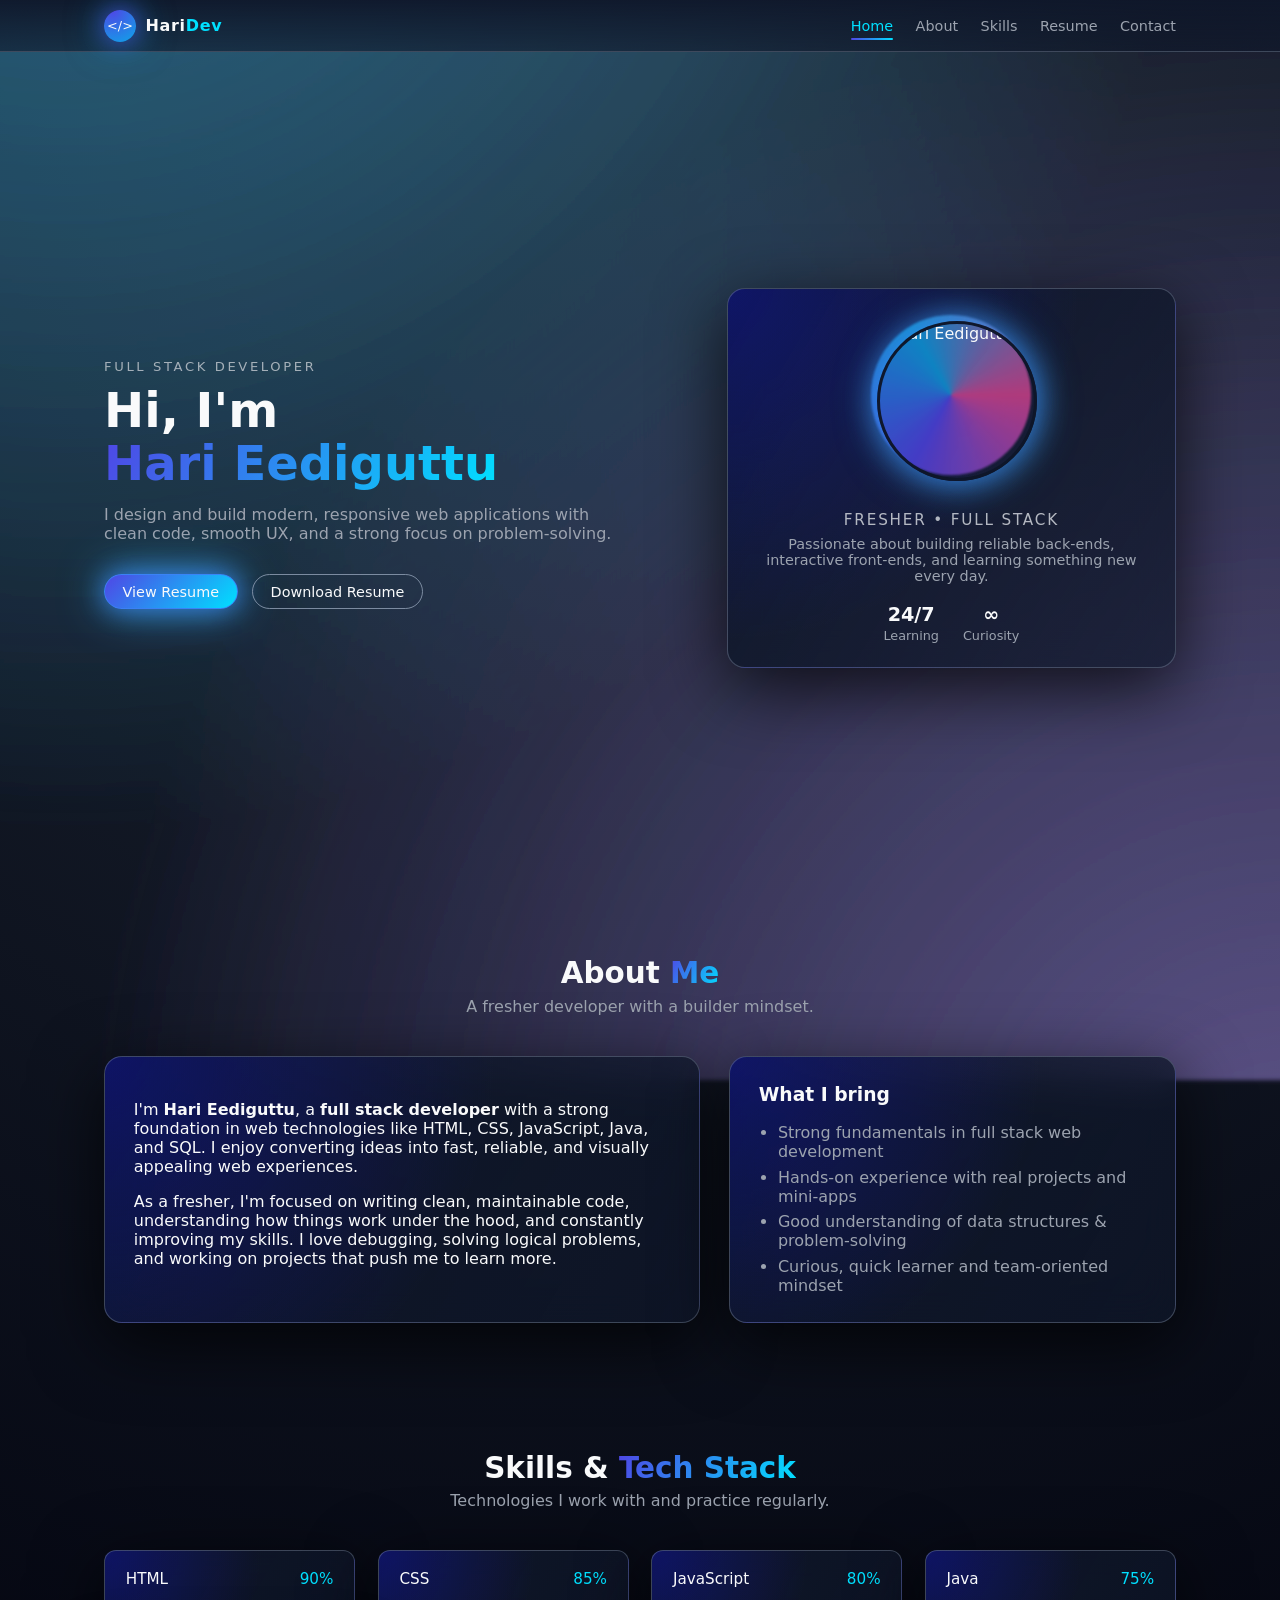
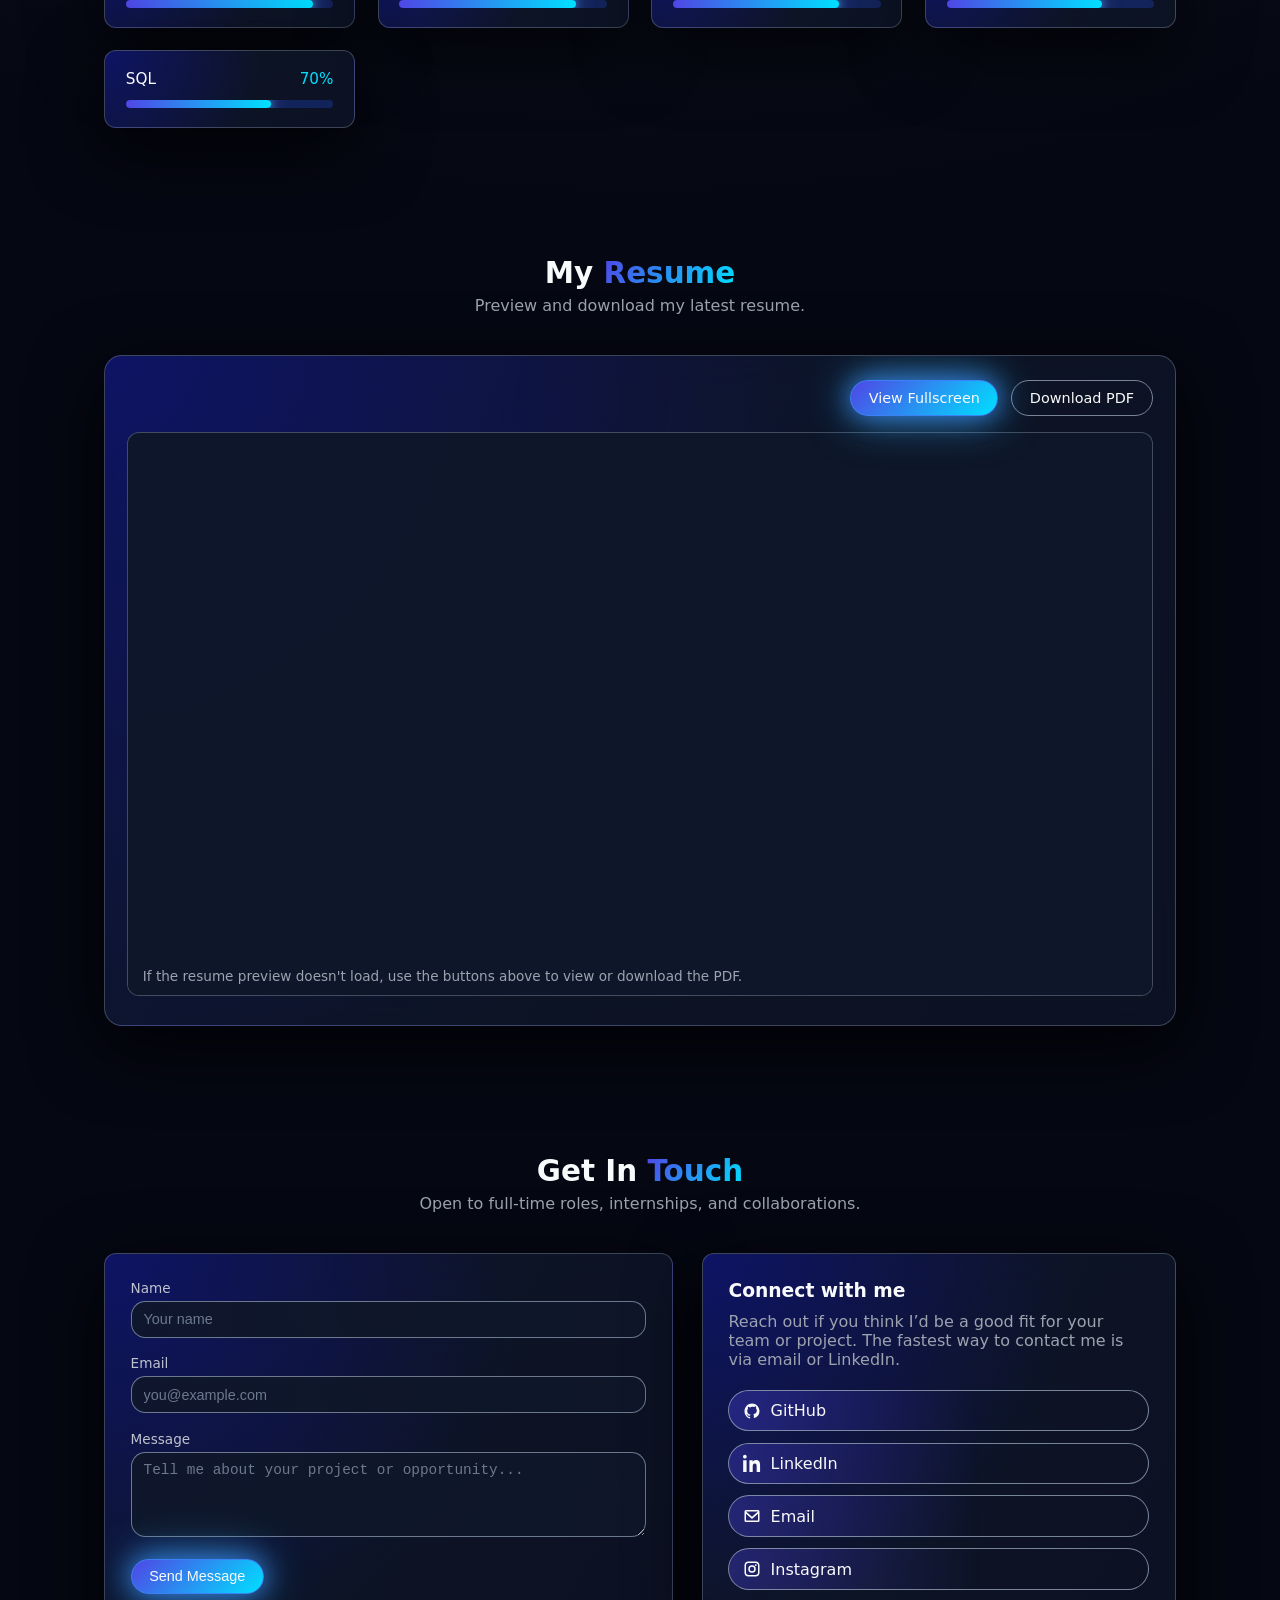
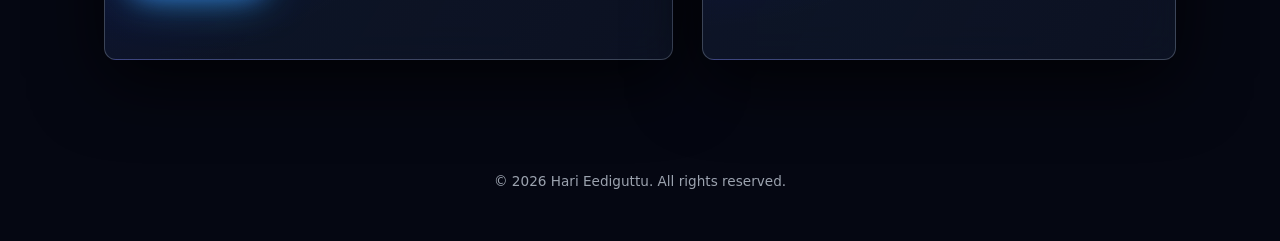
==== index.html @ f8e527fc "First Commit" ====
<!DOCTYPE html>
<html lang="en">
<head>
  <meta charset="UTF-8" />
  <meta
    name="viewport"
    content="width=device-width, initial-scale=1.0"
  />
  <title>Hari Eediguttu | Portfolio</title>
  <link rel="stylesheet" href="style.css" />
</head>
<body>
  <!-- Floating background effects -->
  <div class="bg-orbit"></div>
  <div class="bg-orbit orbit-2"></div>
  <div class="bg-orbit orbit-3"></div>

  <header class="nav">
    <div class="nav-inner">
      <div class="brand">
        <span class="brand-logo">&lt;/&gt;</span>
        <span class="brand-name">Hari<span>Dev</span></span>
      </div>
      <nav class="nav-links" id="navLinks">
        <a href="#hero" class="nav-link active">Home</a>
        <a href="#about" class="nav-link">About</a>
        <a href="#skills" class="nav-link">Skills</a>
        <a href="#resume" class="nav-link">Resume</a>
        <a href="#contact" class="nav-link">Contact</a>
      </nav>
      <button class="nav-toggle" id="navToggle" aria-label="Toggle navigation">
        <span></span><span></span><span></span>
      </button>
    </div>
  </header>

  <main>
    <!-- Hero Section -->
    <section id="hero" class="section hero-section reveal">
      <div class="hero-content">
        <p class="hero-eyebrow">Full Stack Developer</p>
        <h1 class="hero-title">
          Hi, I'm <span>Hari&nbsp;Eediguttu</span>
        </h1>
        <p class="hero-tagline">
          I design and build modern, responsive web applications with clean code,
          smooth UX, and a strong focus on problem‑solving.
        </p>
        <div class="hero-buttons">
          <a
            href="resume.pdf"
            target="_blank"
            rel="noopener"
            class="btn btn-primary"
          >
            View Resume
          </a>
          <a href="resume.pdf" download class="btn btn-outline">
            Download Resume
          </a>
        </div>
      </div>

      <div class="hero-visual glass">
        <div class="hero-photo-wrapper">
          <div class="hero-photo-ring"></div>
          <img
            src="C:\Users\HARI E\OneDrive\Documents\Portfolio\Pic.jpg"
            alt="Hari Eediguttu"
            class="hero-photo"
          />
        </div>
        <div class="hero-meta">
          <p class="hero-meta-title">Fresher • Full Stack</p>
          <p class="hero-meta-text">
            Passionate about building reliable back‑ends, interactive front‑ends,
            and learning something new every day.
          </p>
          <div class="hero-stats">
            
            <div class="stat">
              <span class="stat-value">24/7</span>
              <span class="stat-label">Learning</span>
            </div>
            <div class="stat">
              <span class="stat-value">∞</span>
              <span class="stat-label">Curiosity</span>
            </div>
          </div>
        </div>
      </div>
    </section>

    <!-- About Me Section -->
    <section id="about" class="section reveal">
      <div class="section-header">
        <h2>About <span>Me</span></h2>
        <p>A fresher developer with a builder mindset.</p>
      </div>
      <div class="about-grid">
        <div class="card glass">
          <p>
            I'm <strong>Hari Eediguttu</strong>, a
            <strong>full stack developer</strong> with a strong foundation in
            web technologies like HTML, CSS, JavaScript, Java, and SQL. I enjoy
            converting ideas into fast, reliable, and visually appealing web
            experiences.
          </p>
          <p>
            As a fresher, I'm focused on writing clean, maintainable code,
            understanding how things work under the hood, and constantly
            improving my skills. I love debugging, solving logical problems, and
            working on projects that push me to learn more.
          </p>
        </div>
        <div class="card glass about-highlights">
          <h3>What I bring</h3>
          <ul>
            <li>Strong fundamentals in full stack web development</li>
            <li>Hands‑on experience with real projects and mini‑apps</li>
            <li>Good understanding of data structures & problem‑solving</li>
            <li>Curious, quick learner and team‑oriented mindset</li>
          </ul>
        </div>
      </div>
    </section>

    <!-- Skills Section -->
    <section id="skills" class="section reveal">
      <div class="section-header">
        <h2>Skills &amp; <span>Tech Stack</span></h2>
        <p>Technologies I work with and practice regularly.</p>
      </div>
      <div class="skills-grid">
        <div class="skill glass">
          <div class="skill-header">
            <span>HTML</span>
            <span class="skill-percent">90%</span>
          </div>
          <div class="skill-bar">
            <div class="skill-bar-fill" data-percent="90"></div>
          </div>
        </div>

        <div class="skill glass">
          <div class="skill-header">
            <span>CSS</span>
            <span class="skill-percent">85%</span>
          </div>
          <div class="skill-bar">
            <div class="skill-bar-fill" data-percent="85"></div>
          </div>
        </div>

        <div class="skill glass">
          <div class="skill-header">
            <span>JavaScript</span>
            <span class="skill-percent">80%</span>
          </div>
          <div class="skill-bar">
            <div class="skill-bar-fill" data-percent="80"></div>
          </div>
        </div>

        <div class="skill glass">
          <div class="skill-header">
            <span>Java</span>
            <span class="skill-percent">75%</span>
          </div>
          <div class="skill-bar">
            <div class="skill-bar-fill" data-percent="75"></div>
          </div>
        </div>

        <div class="skill glass">
          <div class="skill-header">
            <span>SQL</span>
            <span class="skill-percent">70%</span>
          </div>
          <div class="skill-bar">
            <div class="skill-bar-fill" data-percent="70"></div>
          </div>
        </div>
      </div>
    </section>

    <!-- Resume Section -->
    <section id="resume" class="section reveal">
      <div class="section-header">
        <h2>My <span>Resume</span></h2>
        <p>Preview and download my latest resume.</p>
      </div>
      <div class="resume-wrapper glass">
        <div class="resume-actions">
          <a
            href="resume.pdf"
            target="_blank"
            rel="noopener"
            class="btn btn-primary"
          >
            View Fullscreen
          </a>
          <a href="resume.pdf" download class="btn btn-outline">
            Download PDF
          </a>
        </div>
        <div class="resume-frame">
          <iframe
            src="resume.pdf"
            title="Resume Preview"
          ></iframe>
          <p class="resume-fallback">
            If the resume preview doesn't load, use the buttons above to view
            or download the PDF.
          </p>
        </div>
      </div>
    </section>

    <!-- Contact Section -->
    <section id="contact" class="section reveal">
      <div class="section-header">
        <h2>Get In <span>Touch</span></h2>
        <p>Open to full‑time roles, internships, and collaborations.</p>
      </div>
      <div class="contact-grid">
        <form class="contact-form glass" id="contactForm">
          <div class="field">
            <label for="name">Name</label>
            <input
              type="text"
              id="name"
              name="name"
              placeholder="Your name"
              required
            />
          </div>
          <div class="field">
            <label for="email">Email</label>
            <input
              type="email"
              id="email"
              name="email"
              placeholder="you@example.com"
              required
            />
          </div>
          <div class="field">
            <label for="message">Message</label>
            <textarea
              id="message"
              name="message"
              rows="4"
              placeholder="Tell me about your project or opportunity..."
              required
            ></textarea>
          </div>
          <button type="submit" class="btn btn-primary">
            Send Message
          </button>
          <p class="form-status" id="formStatus"></p>
        </form>

        <div class="contact-info glass">
          <h3>Connect with me</h3>
          <p>
            Reach out if you think I’d be a good fit for your team or project.
            The fastest way to contact me is via email or LinkedIn.
          </p>

          <div class="social-links">
            <a
              href="https://github.com/hari-27-web"
              target="_blank"
              rel="noopener"
              class="social-link"
              aria-label="GitHub"
            >
              <span class="icon">
                <svg viewBox="0 0 24 24" aria-hidden="true">
                  <path
                    d="M12 2C6.48 2 2 6.58 2 12.26c0 4.5 2.87 8.32 6.84 9.67.5.09.68-.22.68-.48
                    0-.24-.01-.87-.01-1.71-2.78.62-3.37-1.37-3.37-1.37-.45-1.18-1.11-1.49-1.11-1.49-.91-.64.07-.63.07-.63
                    1 .07 1.53 1.05 1.53 1.05.9 1.56 2.36 1.11 2.94.85.09-.67.35-1.11.63-1.37-2.22-.26-4.55-1.14-4.55-5.09
                    0-1.12.39-2.03 1.03-2.75-.1-.26-.45-1.3.1-2.7 0 0 .84-.27 2.75 1.05A9.2 9.2 0 0 1 12 6.3c.85 0 1.7.12 2.5.35
                    1.9-1.32 2.74-1.05 2.74-1.05.55 1.4.2 2.44.1 2.7.64.72 1.03 1.63 1.03 2.75 0 3.96-2.34 4.83-4.57 5.08.36.32.68.95.68 1.92
                    0 1.39-.01 2.51-.01 2.85 0 .27.18.58.69.48A10.03 10.03 0 0 0 22 12.26C22 6.58 17.52 2 12 2Z"
                  />
                </svg>
              </span>
              <span>GitHub</span>
            </a>

            <a
              href="https://www.linkedin.com/in/hari-eediguttu-437869292/"
              target="_blank"
              rel="noopener"
              class="social-link"
              aria-label="LinkedIn"
            >
              <span class="icon">
                <svg viewBox="0 0 24 24" aria-hidden="true">
                  <path
                    d="M4.98 3.5C4.98 4.88 3.9 6 2.5 6S0 4.88 0 3.5 1.12 1 2.5 1 4.98 2.12 4.98 3.5zM.22 8.25h4.56V24H.22zM8.54 8.25h4.37v2.13h.06c.61-1.16 2.1-2.38 4.32-2.38
                    4.62 0 5.47 3.04 5.47 6.99V24h-4.56v-7.3c0-1.74-.03-3.98-2.43-3.98-2.43 0-2.8 1.9-2.8 3.86V24H8.54z"
                  />
                </svg>
              </span>
              <span>LinkedIn</span>
            </a>

            <a
              href="mailto:harieediguttu@gmail.com"
              class="social-link"
              aria-label="Email"
            >
              <span class="icon">
                <svg viewBox="0 0 24 24" aria-hidden="true">
                  <path
                    d="M4 4h16a2 2 0 0 1 2 2v12a2 2 0 0 1-2 2H4a2 2 0 0 1-2-2V6a2 2 0 0 1 2-2zm0 2v.01L12 13l8-6.99V6H4zm0 12h16V9l-8 7-8-7v9z"
                  />
                </svg>
              </span>
              <span>Email</span>
            </a>

            <a
              href="https://www.instagram.com/hari_v_____27?utm_source=qr&amp;igsh=MXJlZ2JqaGljeW1pcQ=="
              target="_blank"
              rel="noopener"
              class="social-link"
              aria-label="Instagram"
            >
              <span class="icon">
                <svg viewBox="0 0 24 24" aria-hidden="true">
                  <path
                    d="M7 2C4.24 2 2 4.24 2 7v10c0 2.76 2.24 5 5 5h10c2.76 0 5-2.24 5-5V7c0-2.76-2.24-5-5-5H7zm0 2h10c1.66 0 3 1.34 3 3v10c0 1.66-1.34 3-3 3H7c-1.66 0-3-1.34-3-3V7c0-1.66 1.34-3 3-3zm10 1.5a1.25 1.25 0 1 0 0 2.5 1.25 1.25 0 0 0 0-2.5zM12 7a5 5 0 1 0 0 10 5 5 0 0 0 0-10zm0 2a3 3 0 1 1 0 6 3 3 0 0 1 0-6z"
                  />
                </svg>
              </span>
              <span>Instagram</span>
            </a>
          </div>
        </div>
      </div>
    </section>
  </main>

  <!-- Footer -->
  <footer class="footer reveal">
    <p>&copy; <span id="year"></span> Hari Eediguttu. All rights reserved.</p>
  </footer>

  <script src="script.js"></script>
</body>
</html>
---- style.css ----
:root {
  --bg: #050712;
  --accent: #4f46e5;
  --accent-soft: rgba(79, 70, 229, 0.35);
  --accent-2: #00e0ff;
  --text: #f9fafb;
  --muted: #9ca3af;
  --card-bg: rgba(15, 23, 42, 0.8);
  --border-glass: rgba(148, 163, 184, 0.35);
  --radius-lg: 18px;
  --radius-md: 12px;
  --shadow-soft: 0 20px 70px rgba(0, 0, 0, 0.75);
  --transition-fast: 0.25s ease;
  --transition-med: 0.45s ease;
}

*,
*::before,
*::after {
  box-sizing: border-box;
}

html {
  scroll-behavior: smooth;
}

body {
  margin: 0;
  font-family: system-ui, -apple-system, BlinkMacSystemFont, "Segoe UI",
    sans-serif;
  background: radial-gradient(circle at top, #1f2937 0, var(--bg) 52%);
  color: var(--text);
  min-height: 100vh;
  position: relative;
}

/* Background orbits */
.bg-orbit {
  position: fixed;
  inset: -180px;
  background:
    radial-gradient(circle at 15% -10%, rgba(56, 189, 248, 0.32), transparent 58%),
    radial-gradient(circle at 90% 110%, rgba(167, 139, 250, 0.35), transparent 60%);
  pointer-events: none;
  opacity: 0.8;
  filter: blur(2px);
  z-index: -3;
}

.bg-orbit.orbit-2 {
  opacity: 0.5;
  mix-blend-mode: screen;
}

.bg-orbit.orbit-3 {
  opacity: 0.4;
  mix-blend-mode: screen;
}

/* Navigation */
.nav {
  position: sticky;
  top: 0;
  z-index: 40;
  backdrop-filter: blur(18px);
  background: linear-gradient(
    to bottom,
    rgba(15, 23, 42, 0.95),
    rgba(15, 23, 42, 0.6)
  );
  border-bottom: 1px solid rgba(148, 163, 184, 0.35);
}

.nav-inner {
  max-width: 1120px;
  margin: 0 auto;
  padding: 0.6rem 1.5rem;
  display: flex;
  align-items: center;
  justify-content: space-between;
}

.brand {
  display: flex;
  align-items: center;
  gap: 0.6rem;
}

.brand-logo {
  width: 32px;
  height: 32px;
  border-radius: 999px;
  display: inline-flex;
  align-items: center;
  justify-content: center;
  font-size: 0.8rem;
  background: radial-gradient(circle at 25% 0, #4f46e5, #0ea5e9);
  box-shadow:
    0 0 25px rgba(79, 70, 229, 0.8),
    0 0 38px rgba(6, 182, 212, 0.6);
}

.brand-name {
  font-weight: 600;
  letter-spacing: 0.04em;
}

.brand-name span {
  color: var(--accent-2);
}

.nav-links {
  display: flex;
  align-items: center;
  gap: 1.4rem;
}

.nav-link {
  position: relative;
  font-size: 0.9rem;
  color: var(--muted);
  text-decoration: none;
  padding: 0.25rem 0;
  transition: color var(--transition-fast);
}

.nav-link::after {
  content: "";
  position: absolute;
  left: 0;
  bottom: -0.12rem;
  width: 0;
  height: 2px;
  border-radius: 999px;
  background: linear-gradient(90deg, var(--accent), var(--accent-2));
  transition: width var(--transition-med);
}

.nav-link:hover {
  color: var(--text);
}

.nav-link.active {
  color: var(--accent-2);
}

.nav-link.active::after {
  width: 100%;
}

/* Mobile nav toggle */
.nav-toggle {
  display: none;
  width: 38px;
  height: 30px;
  border-radius: 999px;
  border: 1px solid rgba(148, 163, 184, 0.7);
  background: rgba(15, 23, 42, 0.9);
  padding: 0 8px;
  cursor: pointer;
  flex-direction: column;
  justify-content: center;
  gap: 4px;
}

.nav-toggle span {
  width: 100%;
  height: 2px;
  border-radius: 999px;
  background: linear-gradient(90deg, var(--accent), var(--accent-2));
  transition: transform 0.25s ease, opacity 0.25s ease;
}

.nav-toggle.open span:nth-child(1) {
  transform: translateY(3px) rotate(45deg);
}

.nav-toggle.open span:nth-child(2) {
  opacity: 0;
}

.nav-toggle.open span:nth-child(3) {
  transform: translateY(-3px) rotate(-45deg);
}

/* Sections */
.section {
  max-width: 1120px;
  margin: 0 auto;
  padding: 4rem 1.5rem;
}

.section-header {
  text-align: center;
  margin-bottom: 2.5rem;
}

.section-header h2 {
  font-size: clamp(1.8rem, 2.3vw, 2.3rem);
  margin: 0 0 0.4rem;
}

.section-header h2 span {
  background: linear-gradient(120deg, var(--accent), var(--accent-2));
  -webkit-background-clip: text;
  color: transparent;
}

.section-header p {
  margin: 0;
  color: var(--muted);
}

/* Hero section */
.hero-section {
  display: grid;
  grid-template-columns: minmax(0, 1.4fr) minmax(0, 1.1fr);
  gap: 3.2rem;
  padding-top: 5rem;
  padding-bottom: 4.3rem;
  align-items: center;
  min-height: calc(100vh - 60px);
}

.hero-eyebrow {
  font-size: 0.82rem;
  letter-spacing: 0.2em;
  text-transform: uppercase;
  color: rgba(209, 213, 219, 0.75);
  margin-bottom: 0.6rem;
}

.hero-title {
  font-size: clamp(2.2rem, 4vw, 3rem);
  line-height: 1.1;
  margin: 0 0 0.8rem;
}

.hero-title span {
  background: linear-gradient(120deg, var(--accent), var(--accent-2));
  -webkit-background-clip: text;
  color: transparent;
}

.hero-tagline {
  max-width: 32rem;
  color: var(--muted);
  margin-bottom: 1.9rem;
}

.hero-buttons {
  display: flex;
  flex-wrap: wrap;
  gap: 0.9rem;
}

/* Hero visual */
.hero-visual {
  padding: 1.6rem 1.7rem 1.5rem;
  display: grid;
  grid-template-rows: auto auto;
  gap: 1.2rem;
}

.hero-photo-wrapper {
  position: relative;
  width: 160px;
  height: 160px;
  margin-inline: auto;
}

.hero-photo-ring {
  position: absolute;
  inset: 0;
  border-radius: 999px;
  background:
    conic-gradient(
      from 210deg,
      rgba(79, 70, 229, 0.9),
      rgba(14, 165, 233, 0.85),
      rgba(236, 72, 153, 0.8),
      rgba(79, 70, 229, 0.9)
    );
  filter: blur(1px);
  animation: spin 9s linear infinite;
  opacity: 0.9;
}

.hero-photo {
  position: absolute;
  inset: 6px;
  width: 100%;
  height: 100%;
  border-radius: 999px;
  object-fit: cover;
  object-position: 50% 20%;
  border: 3px solid rgba(15, 23, 42, 0.98);
  box-shadow:
    0 0 30px rgba(59, 130, 246, 0.7),
    0 0 40px rgba(56, 189, 248, 0.6);
}

.hero-meta {
  text-align: center;
  padding-top: 1.1rem;
}

.hero-meta-title {
  margin: 0 0 0.4rem;
  font-size: 0.95rem;
  letter-spacing: 0.12em;
  text-transform: uppercase;
  color: rgba(209, 213, 219, 0.85);
}

.hero-meta-text {
  margin: 0 0 1.2rem;
  font-size: 0.9rem;
  color: var(--muted);
}

.hero-stats {
  display: flex;
  justify-content: center;
  gap: 1.5rem;
}

.stat {
  display: flex;
  flex-direction: column;
  gap: 0.1rem;
}

.stat-value {
  font-size: 1.2rem;
  font-weight: 600;
}

.stat-label {
  font-size: 0.8rem;
  color: var(--muted);
}

/* Glassmorphism base */
.glass {
  background: linear-gradient(
      120deg,
      rgba(15, 23, 42, 0.95),
      rgba(15, 23, 42, 0.7)
    ),
    radial-gradient(circle at top left, rgba(79, 70, 229, 0.35), transparent 60%);
  background-blend-mode: overlay;
  border-radius: var(--radius-lg);
  border: 1px solid var(--border-glass);
  box-shadow: var(--shadow-soft);
  backdrop-filter: blur(18px);
  position: relative;
  overflow: hidden;
}

.glass::before {
  content: "";
  position: absolute;
  inset: -40%;
  background: conic-gradient(
    from 220deg,
    rgba(79, 70, 229, 0.3),
    rgba(14, 165, 233, 0.2),
    transparent 40%
  );
  opacity: 0;
  transform: translate3d(0, 30px, 0) rotate(3deg);
  pointer-events: none;
  transition: opacity var(--transition-med), transform var(--transition-med);
}

.glass:hover::before {
  opacity: 1;
  transform: translate3d(0, 0, 0) rotate(0deg);
}

/* Cards and grids */
.card {
  padding: 1.7rem 1.8rem;
}

.about-grid {
  display: grid;
  grid-template-columns: minmax(0, 2fr) minmax(0, 1.5fr);
  gap: 1.8rem;
}

.about-highlights h3 {
  margin-top: 0;
}

.about-highlights ul {
  margin: 0;
  padding-left: 1.2rem;
  color: var(--muted);
}

.about-highlights li + li {
  margin-top: 0.4rem;
}

/* Skills */
.skills-grid {
  display: grid;
  grid-template-columns: repeat(auto-fit, minmax(220px, 1fr));
  gap: 1.4rem;
}

.skill {
  padding: 1.2rem 1.3rem;
  border-radius: var(--radius-md);
  transition:
    transform var(--transition-fast),
    box-shadow var(--transition-fast),
    border-color var(--transition-fast);
  cursor: default;
}

.skill:hover {
  transform: translateY(-4px);
  box-shadow:
    0 0 25px rgba(56, 189, 248, 0.4),
    0 0 35px rgba(129, 140, 248, 0.35);
  border-color: rgba(56, 189, 248, 0.9);
}

.skill-header {
  display: flex;
  align-items: center;
  justify-content: space-between;
  margin-bottom: 0.7rem;
  font-size: 0.95rem;
}

.skill-percent {
  color: var(--accent-2);
}

/* Progress bars */
.skill-bar {
  position: relative;
  height: 8px;
  border-radius: 999px;
  background: rgba(30, 64, 175, 0.4);
  overflow: hidden;
}

.skill-bar-fill {
  position: absolute;
  inset: 0;
  width: 0;
  border-radius: 999px;
  background:
    linear-gradient(90deg, var(--accent), var(--accent-2)),
    radial-gradient(circle at top, rgba(255, 255, 255, 0.3), transparent 60%);
  box-shadow:
    0 0 10px rgba(56, 189, 248, 0.9),
    0 0 20px rgba(129, 140, 248, 0.9);
  transition: width 1.1s cubic-bezier(0.2, 0.9, 0.3, 1.1);
}

/* Projects */
.projects-grid {
  display: grid;
  grid-template-columns: repeat(auto-fit, minmax(260px, 1fr));
  gap: 1.6rem;
}

.project-card {
  padding: 1.5rem 1.6rem 1.4rem;
  border-radius: var(--radius-md);
  transform: translateY(0) translateZ(0);
  transition:
    transform var(--transition-med),
    box-shadow var(--transition-med),
    border-color var(--transition-med);
}

.project-card h3 {
  margin-top: 0;
  margin-bottom: 0.6rem;
}

.project-card p {
  margin: 0;
  color: var(--muted);
}

.project-card .project-tech {
  margin-top: 0.9rem;
  margin-bottom: 1rem;
  font-size: 0.85rem;
  color: rgba(191, 219, 254, 0.9);
}

.project-card:hover {
  transform: translateY(-8px);
  box-shadow:
    0 0 30px rgba(59, 130, 246, 0.45),
    0 0 50px rgba(236, 72, 153, 0.25);
  border-color: rgba(59, 130, 246, 0.9);
}

/* Resume */
.resume-wrapper {
  padding: 1.5rem 1.4rem 1.8rem;
}

.resume-actions {
  display: flex;
  justify-content: flex-end;
  gap: 0.8rem;
  margin-bottom: 1rem;
  flex-wrap: wrap;
}

.resume-frame {
  border-radius: var(--radius-md);
  overflow: hidden;
  border: 1px solid rgba(148, 163, 184, 0.38);
  background-color: rgba(15, 23, 42, 0.96);
}

.resume-frame iframe {
  width: 100%;
  height: 520px;
  border: none;
}

.resume-fallback {
  margin: 0;
  padding: 0.7rem 0.9rem;
  font-size: 0.85rem;
  color: var(--muted);
  background: rgba(15, 23, 42, 0.98);
}

/* Contact */
.contact-grid {
  display: grid;
  grid-template-columns: minmax(0, 1.2fr) minmax(0, 1fr);
  gap: 1.8rem;
}

.contact-form {
  padding: 1.6rem 1.6rem 1.5rem;
  border-radius: var(--radius-md);
}

.field {
  margin-bottom: 1.1rem;
}

.field label {
  display: block;
  font-size: 0.85rem;
  margin-bottom: 0.3rem;
  color: rgba(209, 213, 219, 0.9);
}

.field input,
.field textarea {
  width: 100%;
  border-radius: 0.9rem;
  border: 1px solid rgba(148, 163, 184, 0.7);
  padding: 0.6rem 0.75rem;
  font-size: 0.9rem;
  color: var(--text);
  background: radial-gradient(
    circle at top,
    rgba(15, 23, 42, 0.97),
    rgba(15, 23, 42, 0.9)
  );
  outline: none;
  transition:
    border-color var(--transition-fast),
    box-shadow var(--transition-fast),
    background var(--transition-fast);
  resize: vertical;
}

.field input::placeholder,
.field textarea::placeholder {
  color: rgba(148, 163, 184, 0.7);
}

.field input:focus,
.field textarea:focus {
  border-color: var(--accent-2);
  box-shadow:
    0 0 0 1px rgba(56, 189, 248, 0.85),
    0 0 28px rgba(56, 189, 248, 0.6);
  background: radial-gradient(
    circle at top,
    rgba(30, 64, 175, 0.8),
    rgba(15, 23, 42, 0.98)
  );
}

.form-status {
  min-height: 1.1rem;
  margin-top: 0.6rem;
  font-size: 0.85rem;
  color: var(--muted);
}

/* Contact info */
.contact-info {
  padding: 1.6rem 1.6rem 1.5rem;
  border-radius: var(--radius-md);
}

.contact-info h3 {
  margin-top: 0;
  margin-bottom: 0.7rem;
}

.contact-info p {
  margin-top: 0;
  margin-bottom: 1.3rem;
  color: var(--muted);
}

.social-links {
  display: flex;
  flex-direction: column;
  gap: 0.7rem;
}

.social-link {
  display: inline-flex;
  align-items: center;
  gap: 0.5rem;
  text-decoration: none;
  color: var(--text);
  padding: 0.55rem 0.7rem;
  border-radius: 999px;
  border: 1px solid rgba(148, 163, 184, 0.8);
  background: radial-gradient(
    circle at left,
    rgba(79, 70, 229, 0.35),
    transparent 60%
  );
  position: relative;
  overflow: hidden;
  transition:
    border-color var(--transition-fast),
    box-shadow var(--transition-fast),
    transform var(--transition-fast),
    color var(--transition-fast);
}

.social-link .icon {
  display: inline-flex;
  align-items: center;
  justify-content: center;
  width: 22px;
  height: 22px;
}

.social-link svg {
  width: 18px;
  height: 18px;
  fill: currentColor;
}

.social-link::after {
  content: "";
  position: absolute;
  inset: -80%;
  background: radial-gradient(
    circle,
    rgba(59, 130, 246, 0.55),
    transparent 55%
  );
  opacity: 0;
  transform: translate3d(-40%, 0, 0);
  transition: opacity 0.35s ease, transform 0.35s ease;
}

.social-link:hover {
  color: var(--accent-2);
  border-color: rgba(59, 130, 246, 0.95);
  box-shadow:
    0 0 25px rgba(56, 189, 248, 0.8),
    0 0 40px rgba(129, 140, 248, 0.75);
  transform: translateY(-2px);
}

.social-link:hover::after {
  opacity: 1;
  transform: translate3d(0, 0, 0);
}

/* Buttons */
.btn {
  display: inline-flex;
  align-items: center;
  justify-content: center;
  gap: 0.4rem;
  font-size: 0.9rem;
  padding: 0.55rem 1.1rem;
  border-radius: 999px;
  border: 1px solid transparent;
  cursor: pointer;
  text-decoration: none;
  color: var(--text);
  position: relative;
  overflow: hidden;
  white-space: nowrap;
  transition:
    transform var(--transition-fast),
    box-shadow var(--transition-fast),
    border-color var(--transition-fast),
    background var(--transition-fast),
    color var(--transition-fast);
}

.btn::before {
  content: "";
  position: absolute;
  inset: 0;
  background: radial-gradient(
    circle at 0 0,
    rgba(255, 255, 255, 0.35),
    transparent 60%
  );
  opacity: 0;
  transition: opacity var(--transition-med);
}

.btn:hover::before {
  opacity: 1;
}

.btn-primary {
  background: linear-gradient(135deg, var(--accent), var(--accent-2));
  border-color: rgba(59, 130, 246, 0.95);
  box-shadow:
    0 0 25px rgba(59, 130, 246, 0.75),
    0 0 45px rgba(56, 189, 248, 0.75);
}

.btn-primary:hover {
  transform: translateY(-1px);
}

.btn-outline {
  background: transparent;
  border-color: rgba(148, 163, 184, 0.8);
}

.btn-outline:hover {
  border-color: rgba(56, 189, 248, 0.95);
  box-shadow:
    0 0 20px rgba(56, 189, 248, 0.55),
    0 0 30px rgba(129, 140, 248, 0.5);
}

.btn-sm {
  font-size: 0.85rem;
  padding: 0.45rem 0.9rem;
}

/* Footer */
.footer {
  text-align: center;
  padding: 2.2rem 1.5rem 2.4rem;
  color: var(--muted);
  font-size: 0.85rem;
}

/* Reveal fade-up animations */
.reveal {
  opacity: 0;
  transform: translateY(26px);
  transition:
    opacity 0.6s ease-out,
    transform 0.6s ease-out;
}

.reveal.in-view {
  opacity: 1;
  transform: translateY(0);
}

/* Animations */
@keyframes spin {
  to {
    transform: rotate(360deg);
  }
}

/* Responsive */
@media (max-width: 900px) {
  .hero-section {
    grid-template-columns: minmax(0, 1fr);
    gap: 2.4rem;
  }

  .hero-visual {
    order: -1;
  }

  .about-grid,
  .contact-grid {
    grid-template-columns: minmax(0, 1fr);
  }

  .resume-frame iframe {
    height: 420px;
  }
}

@media (max-width: 768px) {
  .nav-inner {
    padding-inline: 1rem;
  }

  .nav-toggle {
    display: inline-flex;
  }

  .nav-links {
    position: absolute;
    inset-inline: 0;
    top: 100%;
    background: linear-gradient(
      to bottom,
      rgba(15, 23, 42, 0.99),
      rgba(15, 23, 42, 0.96)
    );
    border-bottom: 1px solid rgba(148, 163, 184, 0.3);
    flex-direction: column;
    padding: 0.6rem 1.4rem 0.9rem;
    transform-origin: top;
    transform: scaleY(0.4);
    opacity: 0;
    pointer-events: none;
    transition:
      transform 0.2s ease-out,
      opacity 0.2s ease-out;
  }

  .nav-links.open {
    opacity: 1;
    pointer-events: auto;
    transform: scaleY(1);
  }

  .hero-section {
    padding-top: 4.3rem;
  }

  .hero-title {
    font-size: 2.1rem;
  }

  .section {
    padding-inline: 1.1rem;
  }
}

@media (max-width: 540px) {
  .hero-buttons {
    flex-direction: column;
    align-items: stretch;
  }

  .resume-frame iframe {
    height: 340px;
  }

  .projects-grid,
  .skills-grid {
    gap: 1.1rem;
  }
}
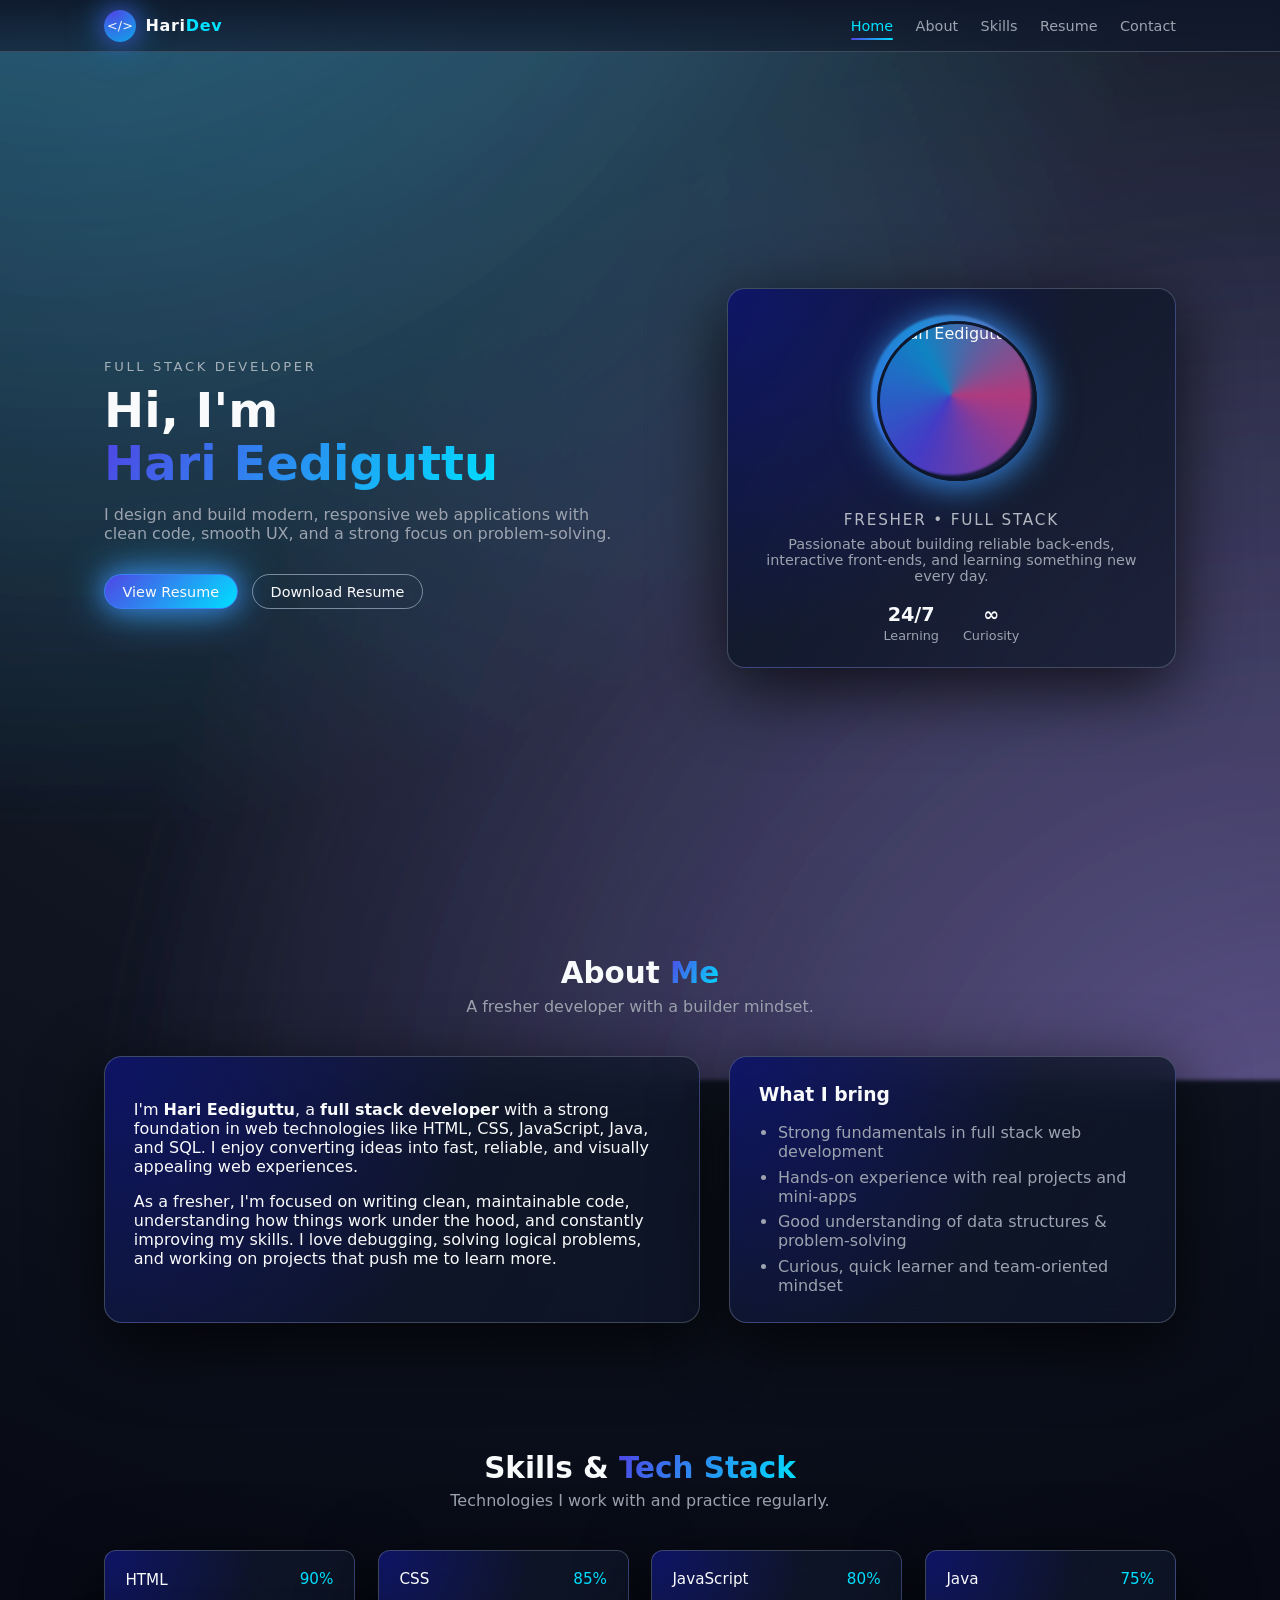
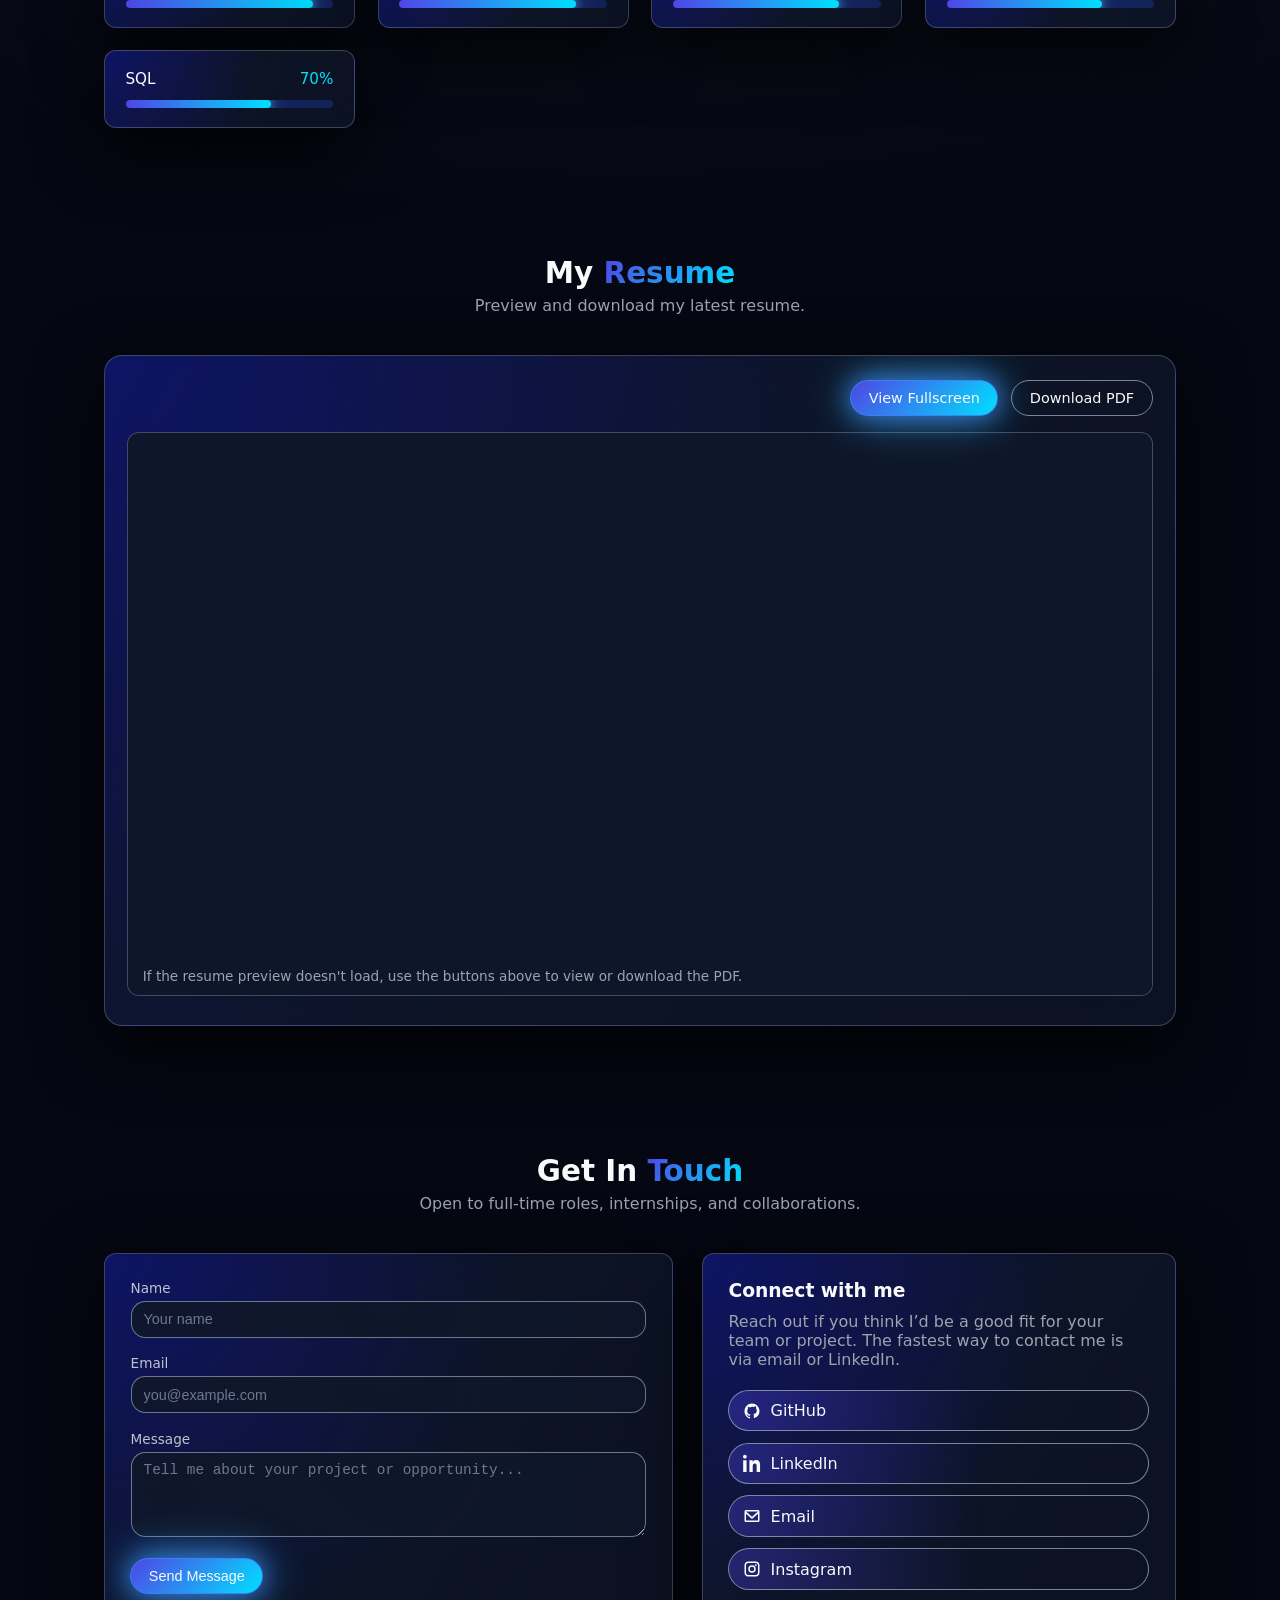
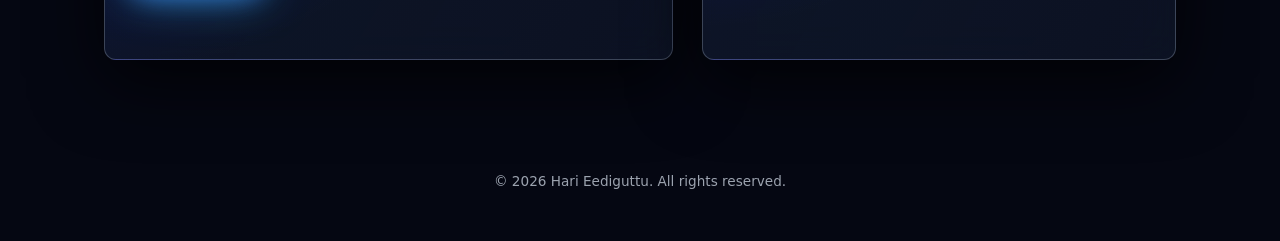
==== commit db780d8d: "Second commit" ====
--- a/index.html
+++ b/index.html
@@ -65,7 +65,7 @@
         <div class="hero-photo-wrapper">
           <div class="hero-photo-ring"></div>
           <img
-            src="C:\Users\HARI E\OneDrive\Documents\Portfolio\Pic.jpg"
+            src="C:\Users\HARI E\OneDrive\Documents\Portfolio\pic.jpg"
             alt="Hari Eediguttu"
             class="hero-photo"
           />
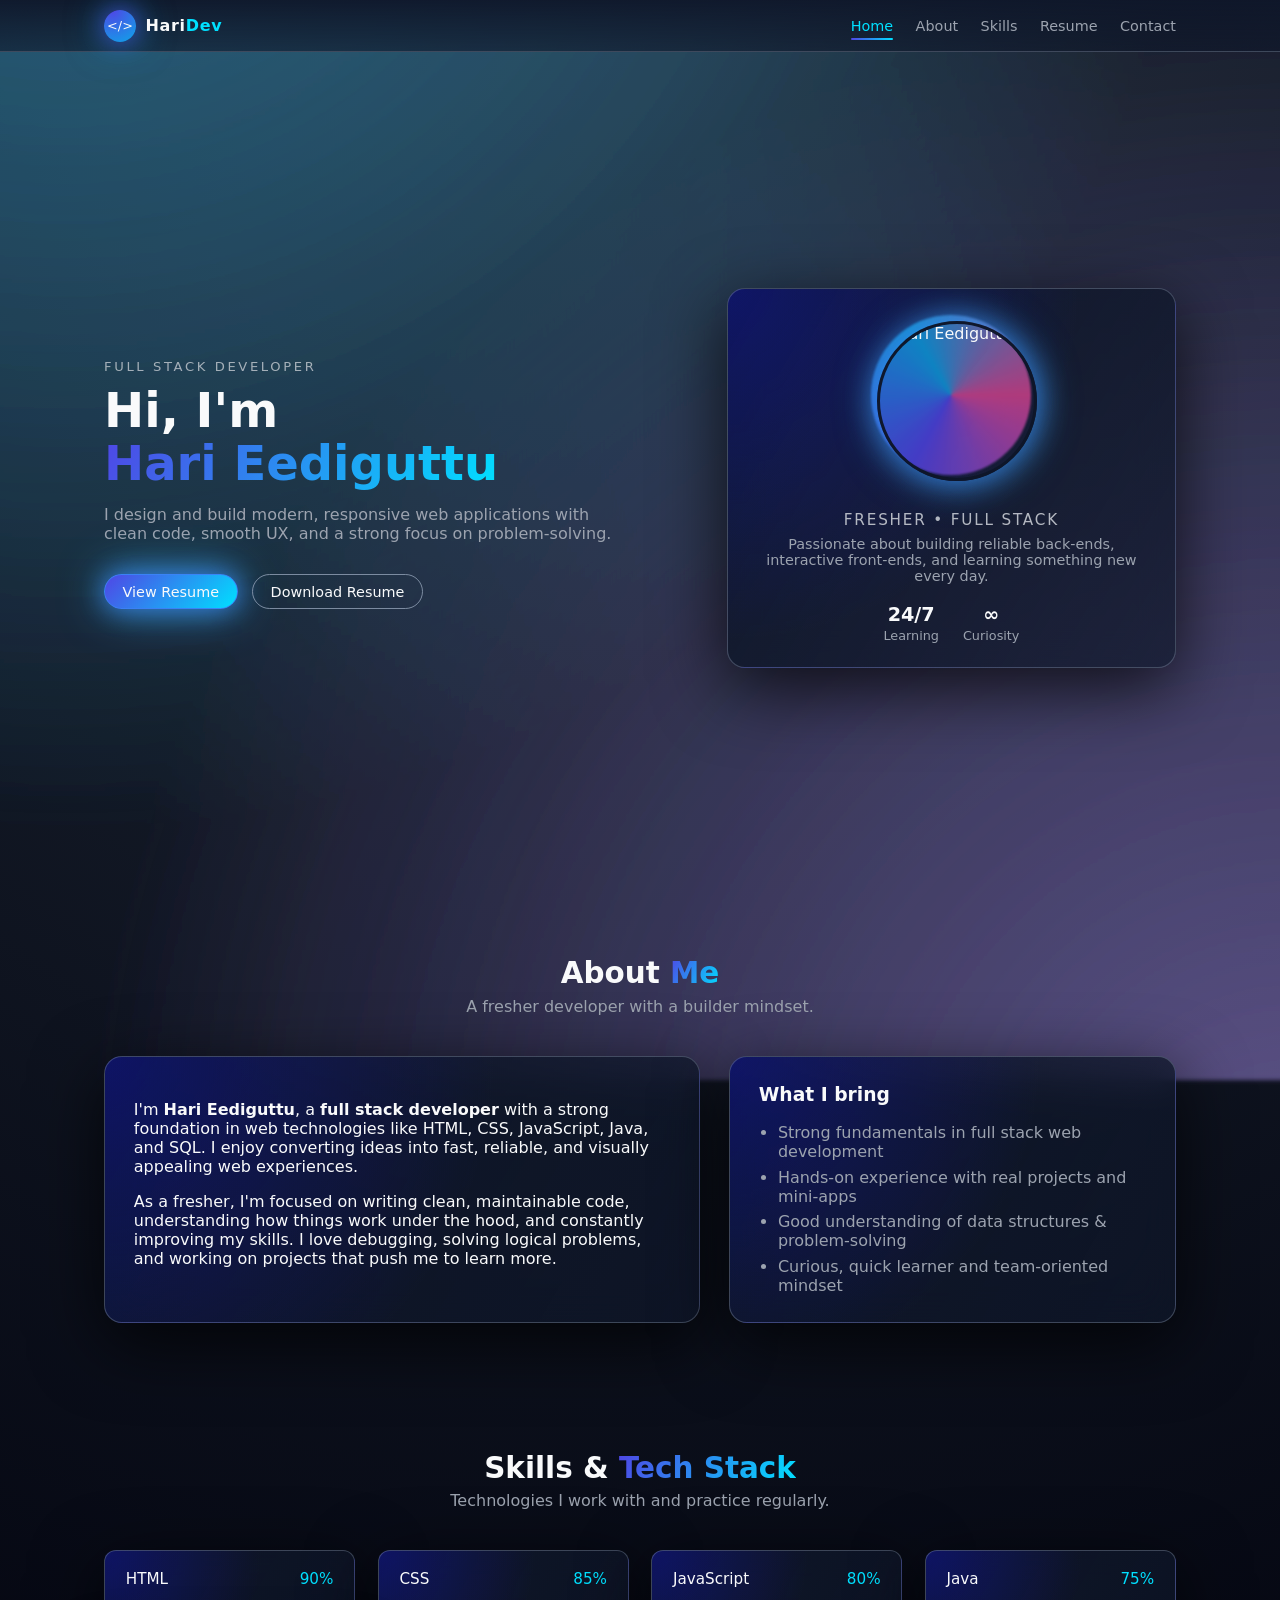
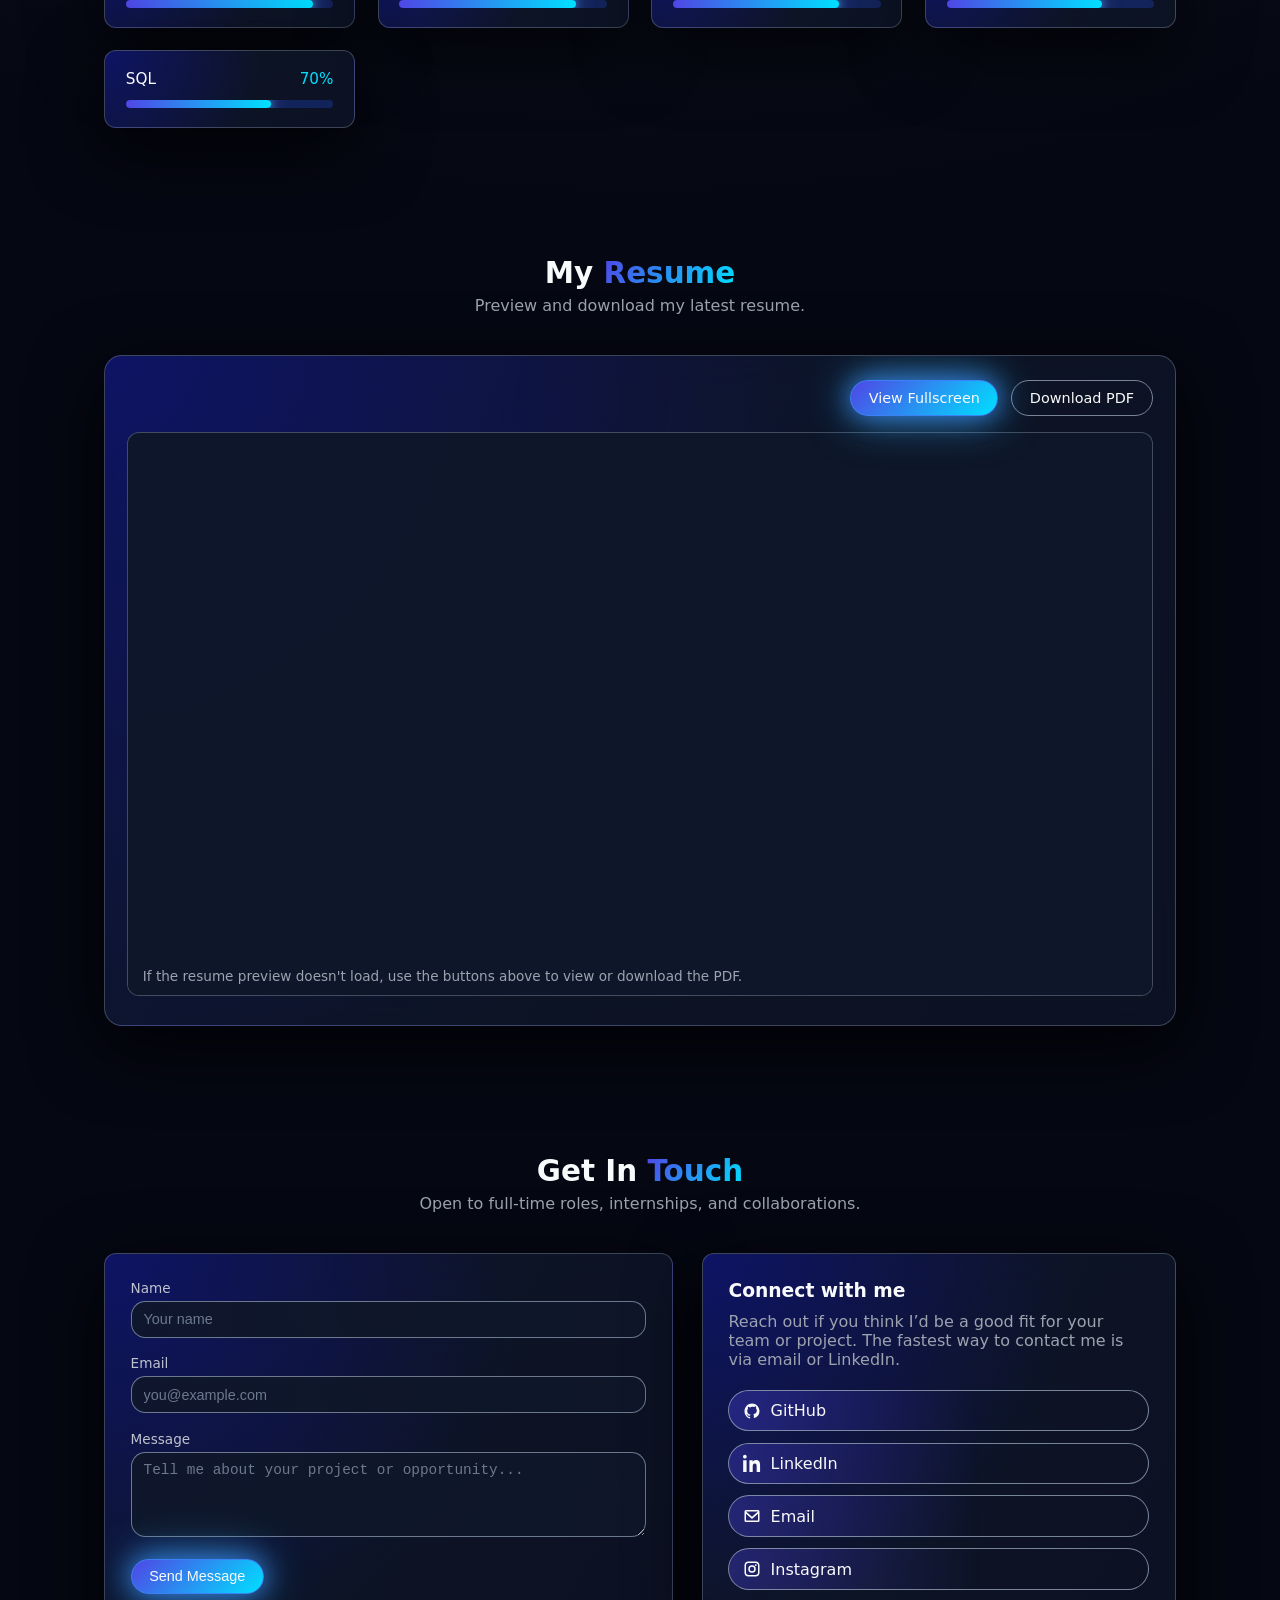
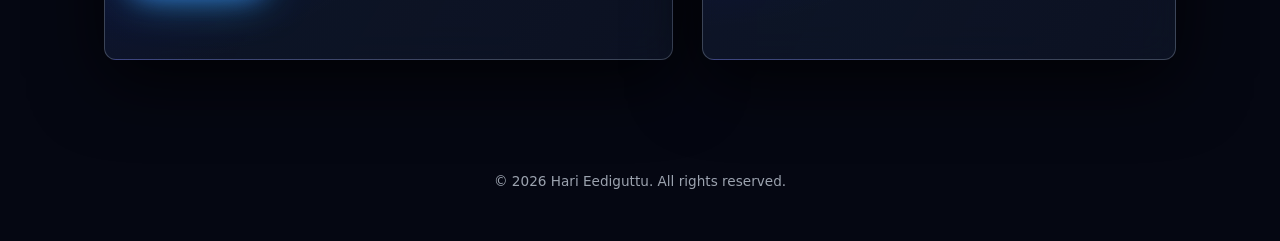
==== commit 4f815be3: "Third commit" ====
--- a/index.html
+++ b/index.html
@@ -65,7 +65,7 @@
         <div class="hero-photo-wrapper">
           <div class="hero-photo-ring"></div>
           <img
-            src="C:\Users\HARI E\OneDrive\Documents\Portfolio\pic.jpg"
+            src="C:\Users\HARI E\OneDrive\Documents\Portfolio\profile.jpg"
             alt="Hari Eediguttu"
             class="hero-photo"
           />
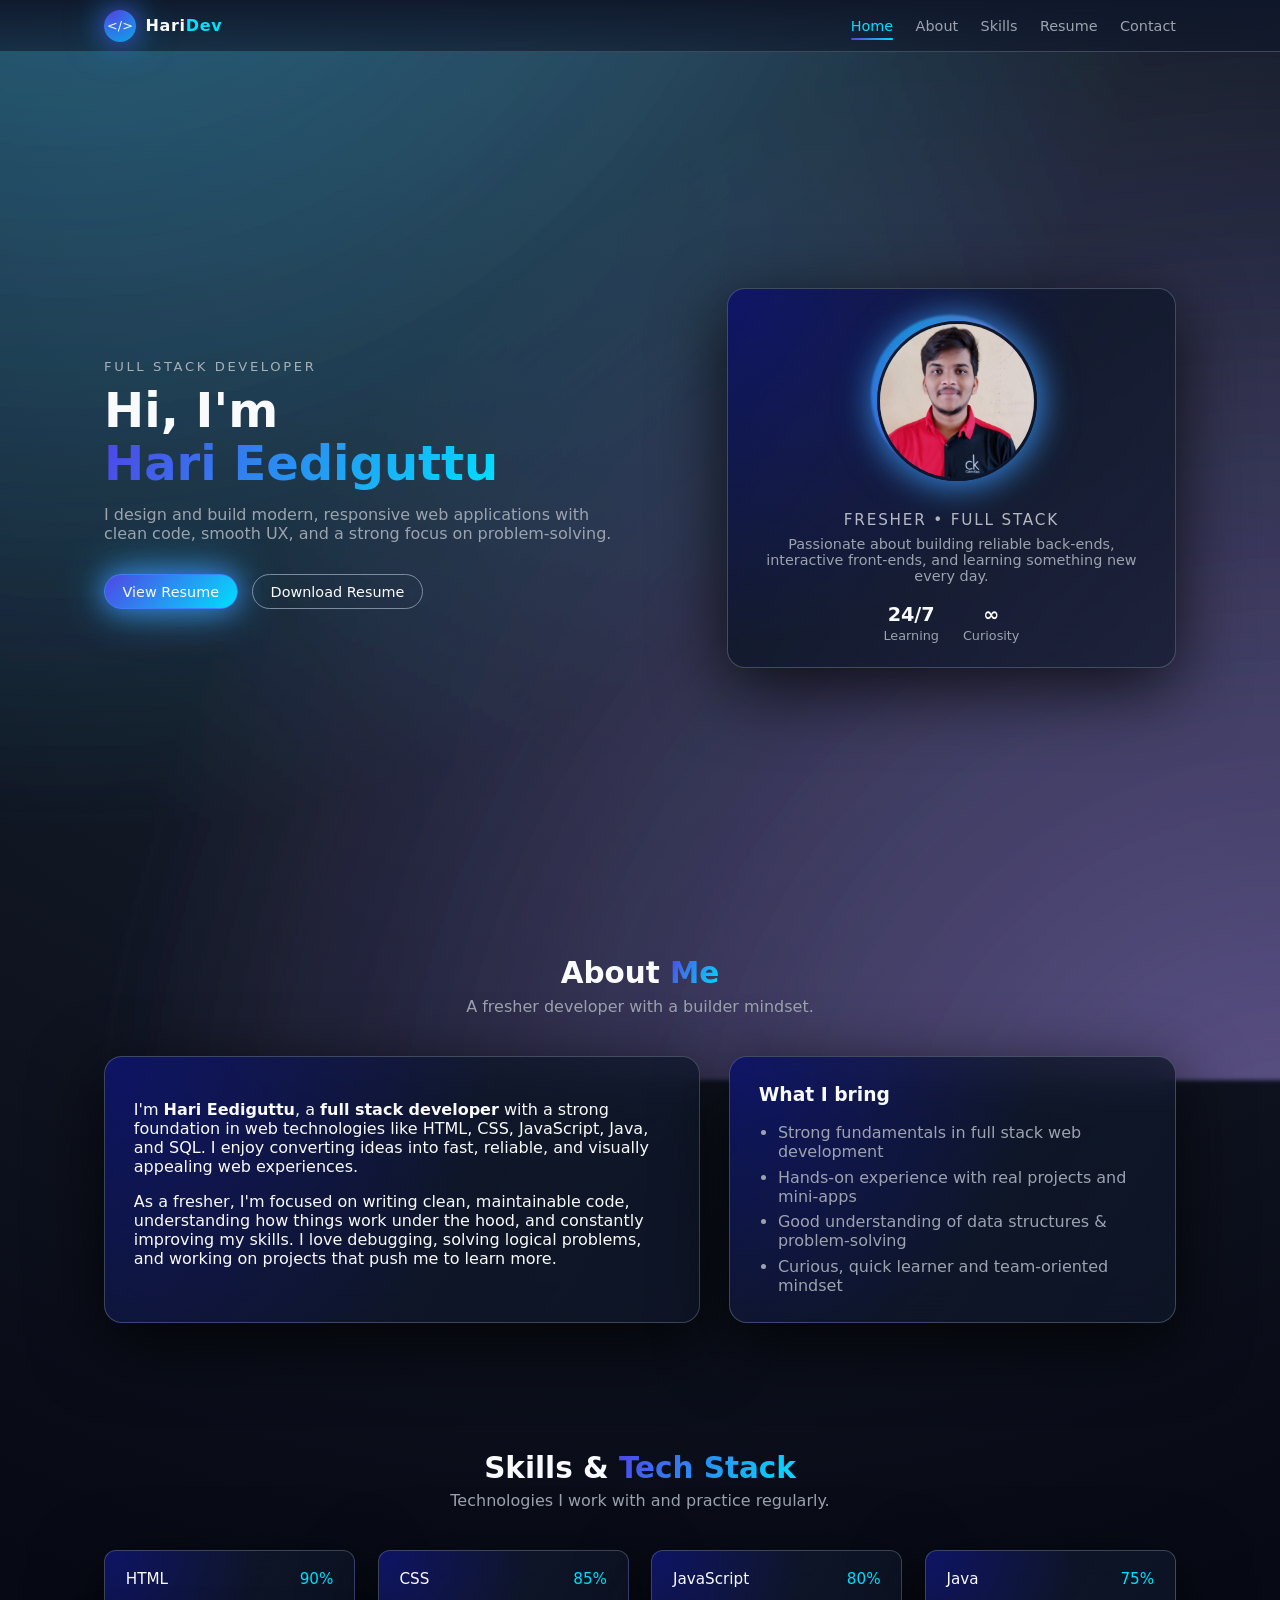
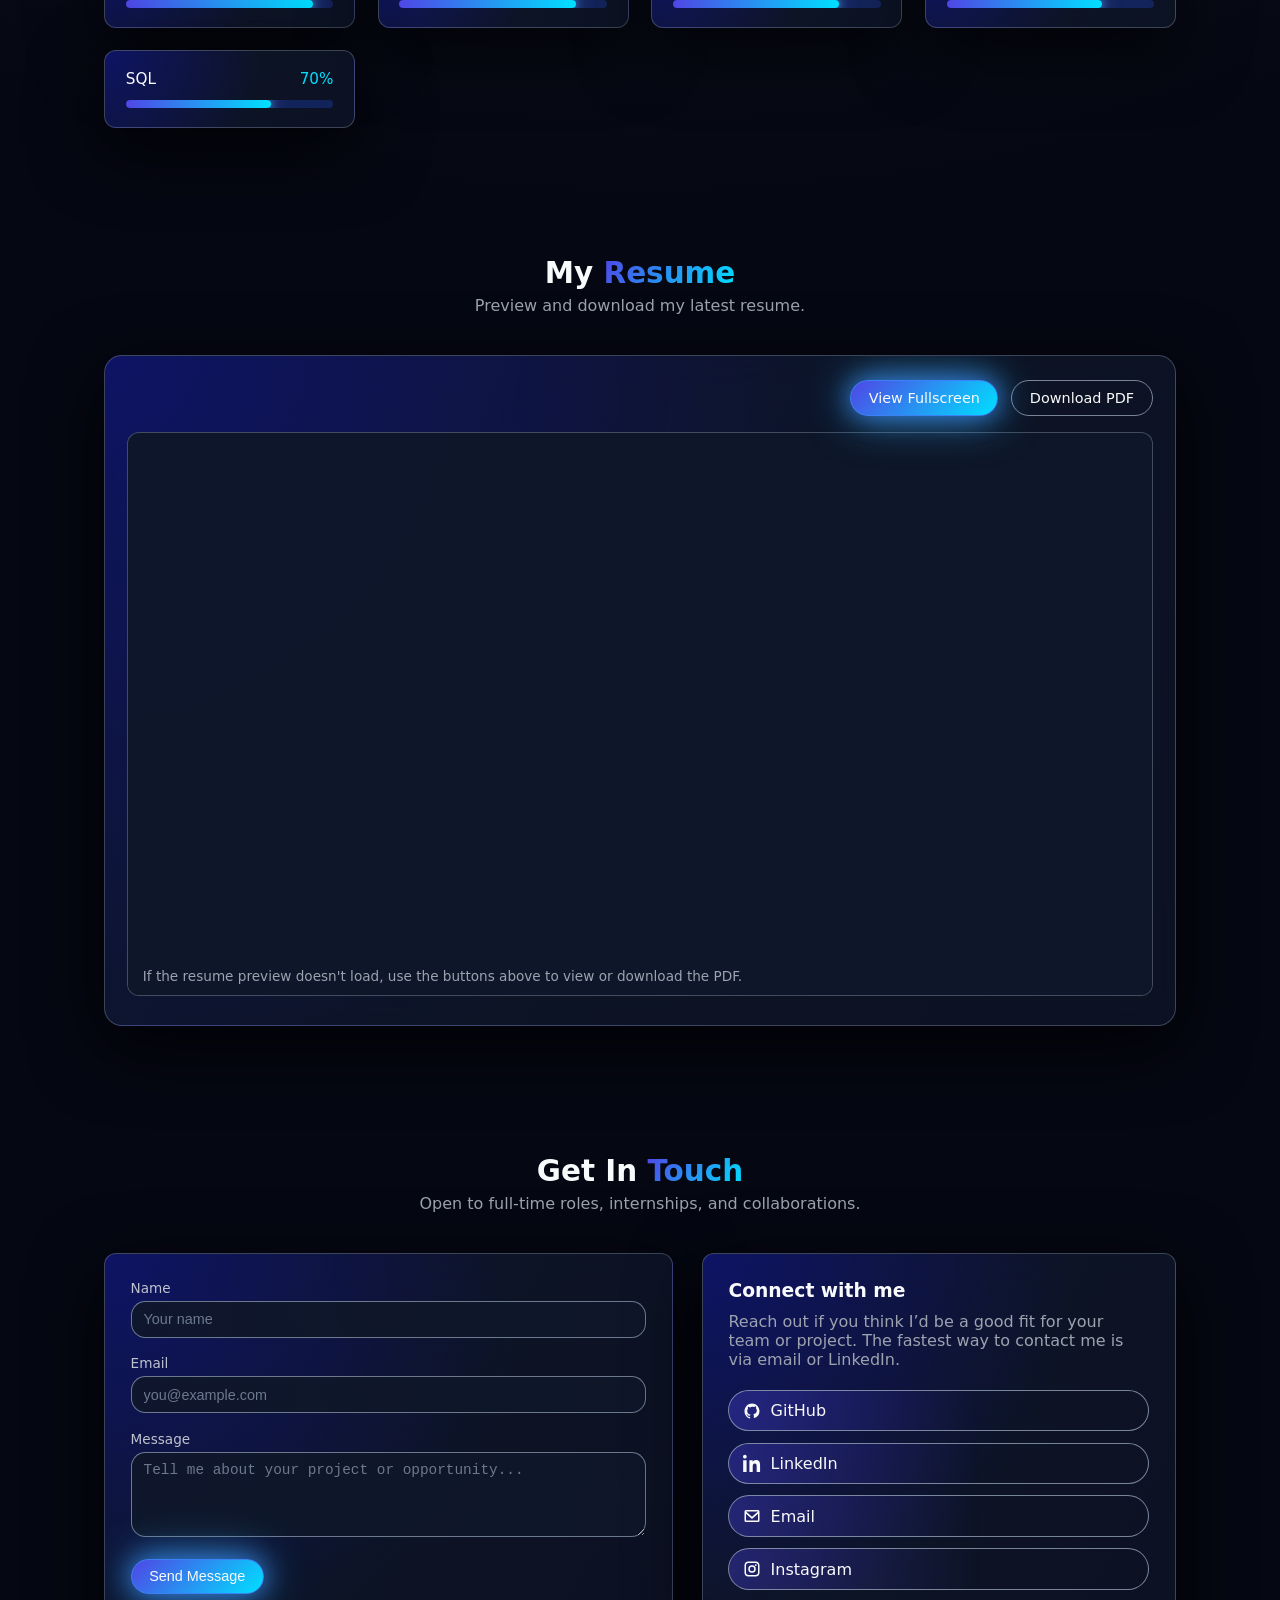
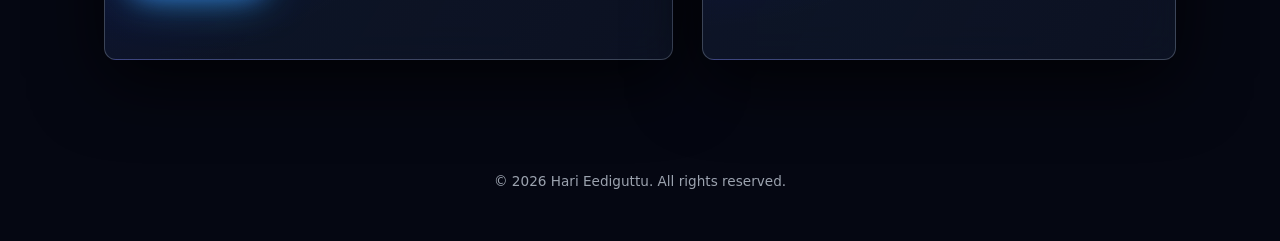
==== commit 7251df78: "Fourth commit" ====
--- a/index.html
+++ b/index.html
@@ -65,7 +65,7 @@
         <div class="hero-photo-wrapper">
           <div class="hero-photo-ring"></div>
           <img
-            src="C:\Users\HARI E\OneDrive\Documents\Portfolio\profile.jpg"
+            src="profile.jpg"
             alt="Hari Eediguttu"
             class="hero-photo"
           />
